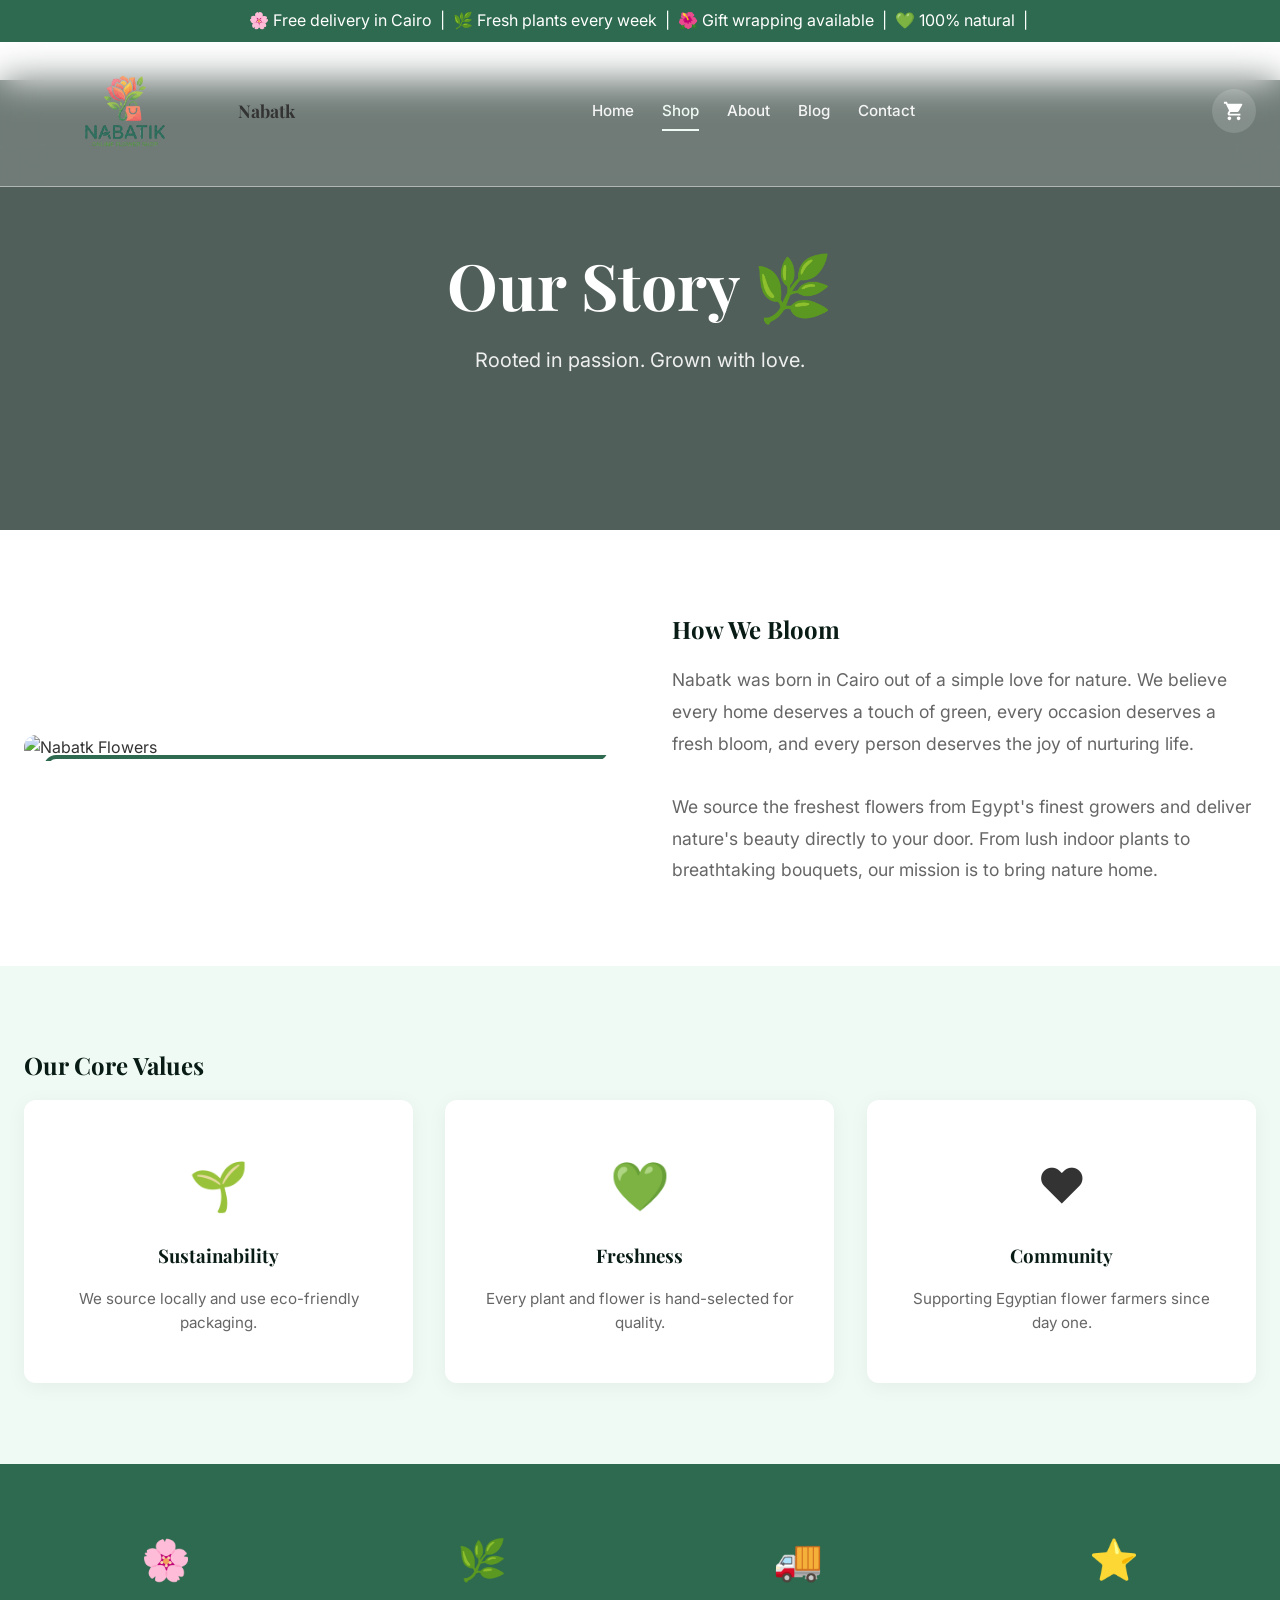
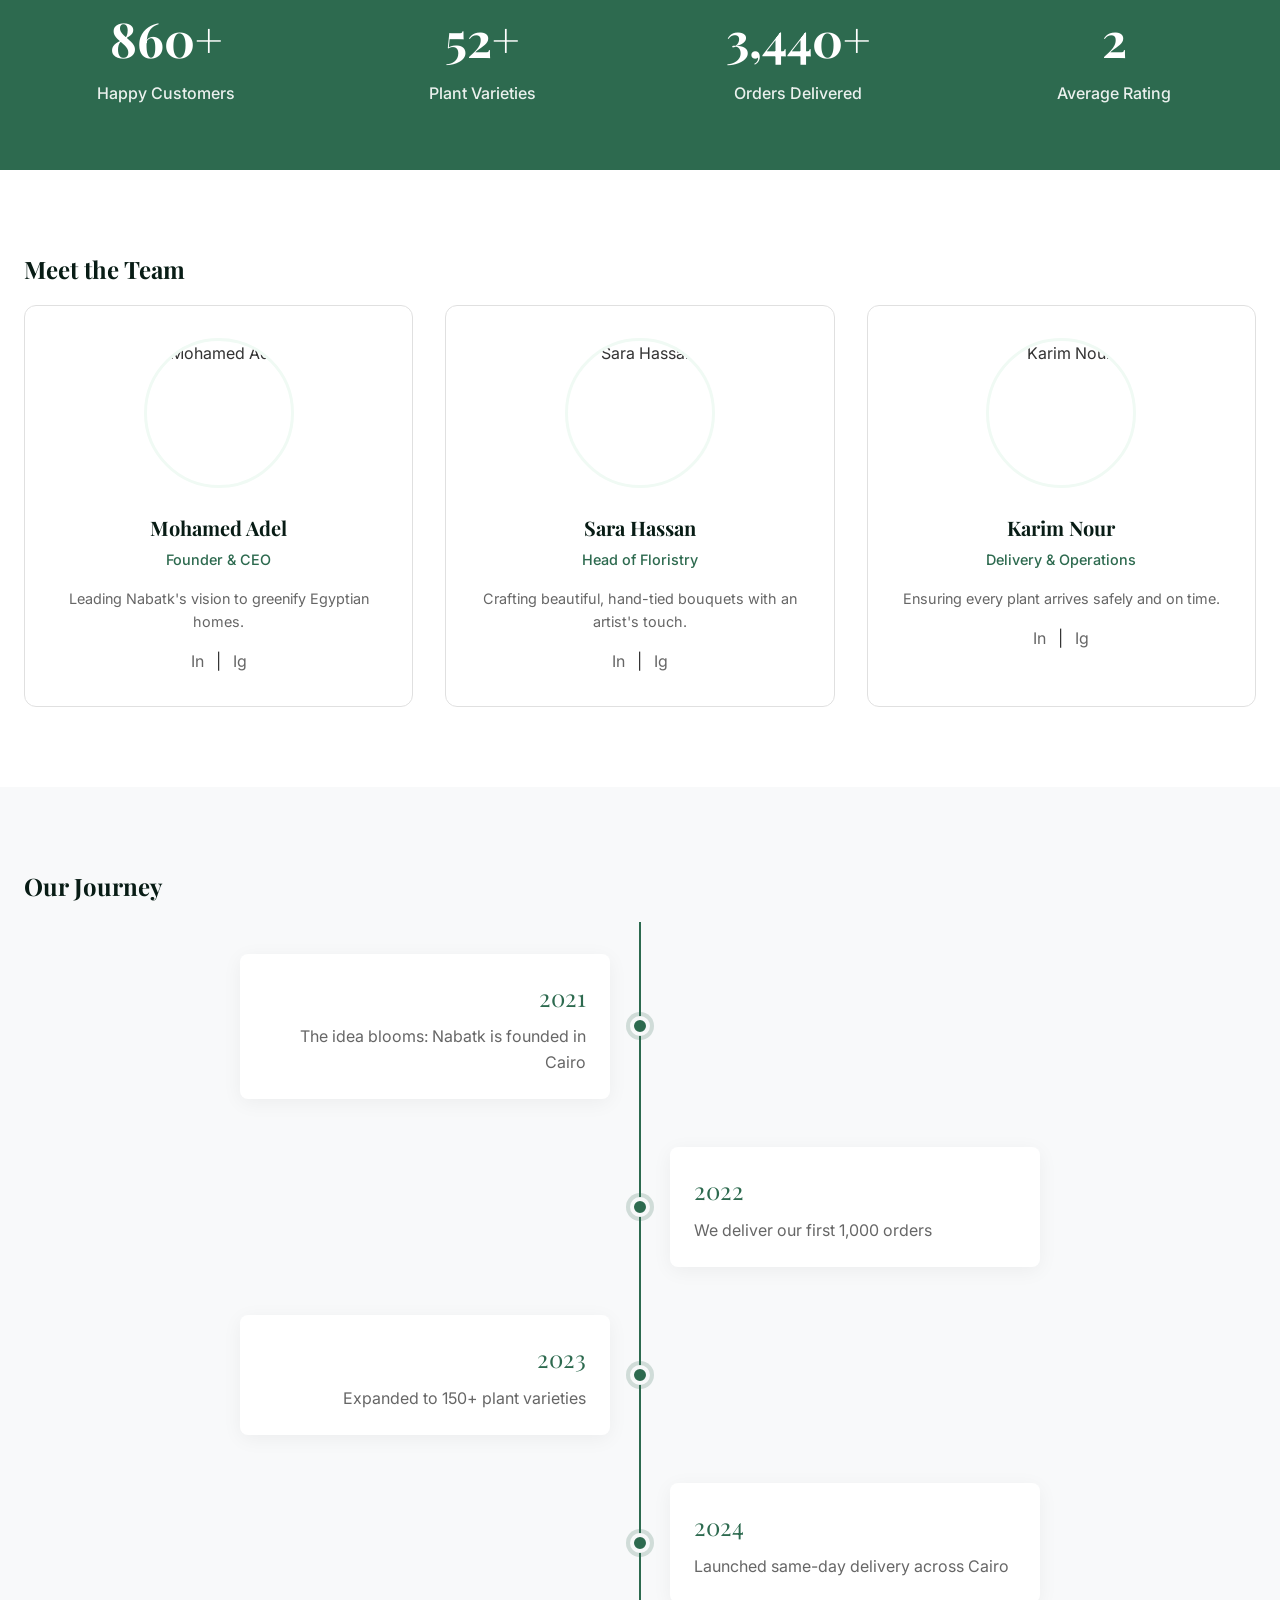
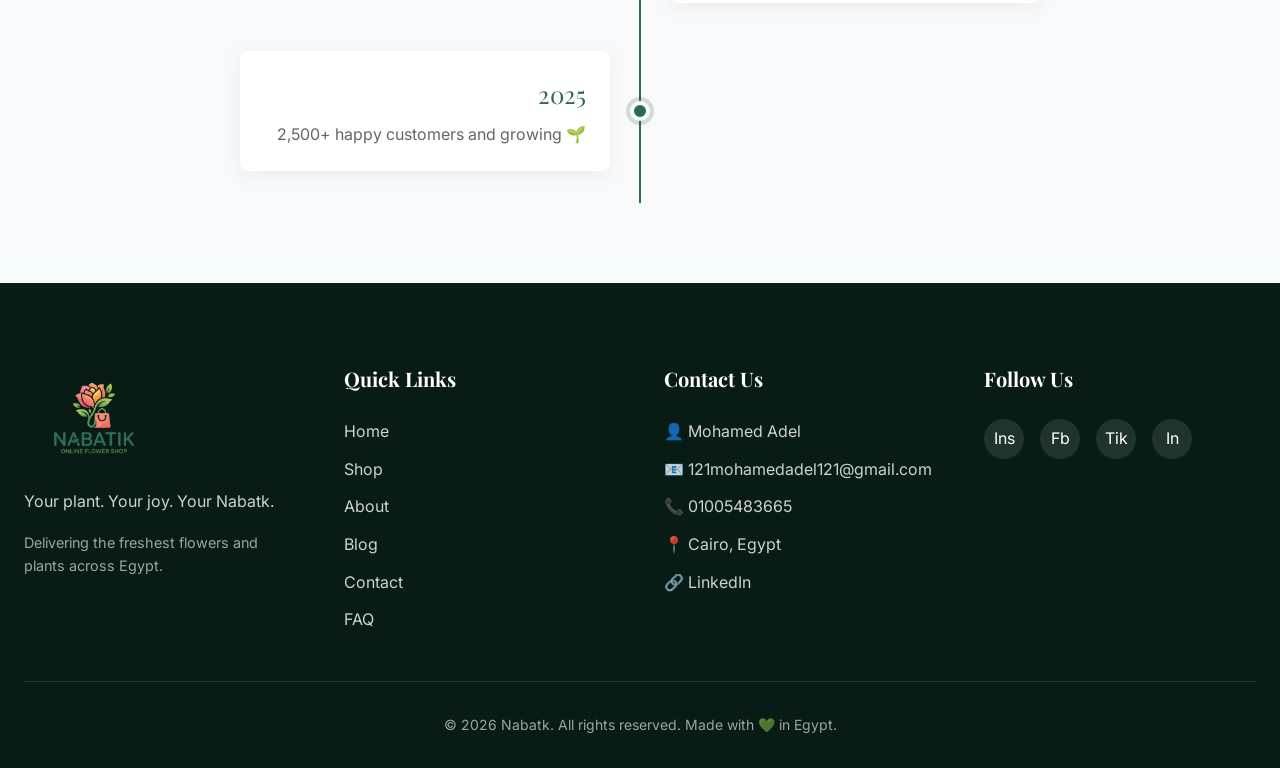
==== nabatk/about.html @ a3b4b9fa "Add files via upload" ====
<!DOCTYPE html>
<html lang="en">
<head>
  <meta charset="UTF-8">
  <meta name="viewport" content="width=device-width, initial-scale=1.0">
  <title>About Us | Nabatk</title>
  <link rel="stylesheet" href="css/style.css">
  <link rel="stylesheet" href="css/about.css">
</head>
<body>

  <!-- NAVBAR -->
  <div class="marquee-bar">
    <div class="marquee-content">
      🌸 Free delivery in Cairo &nbsp;|&nbsp; 🌿 Fresh plants every week &nbsp;|&nbsp; 🌺 Gift wrapping available &nbsp;|&nbsp; 💚 100% natural &nbsp;|&nbsp;
    </div>
    <div class="marquee-content">
      🌸 Free delivery in Cairo &nbsp;|&nbsp; 🌿 Fresh plants every week &nbsp;|&nbsp; 🌺 Gift wrapping available &nbsp;|&nbsp; 💚 100% natural &nbsp;|&nbsp;
    </div>
  </div>

  <nav class="navbar">
    <div class="container">
      <a href="index.html" class="navbar-logo">
        <img src="Logo/flowerStore_Logo-removebg-preview.png" alt="Nabatk Logo" class="brand-logo">
        <span class="navbar-brand-text">Nabatk</span>
      </a>
      
      <div class="navbar-links">
        <a href="index.html">Home</a>
        <a href="shop.html" class="active">Shop</a>
        <a href="about.html">About</a>
        <a href="blog.html">Blog</a>
        <a href="contact.html">Contact</a>
      </div>
      
      <div class="navbar-actions">
        <a href="cart.html" class="cart-icon">
          <svg viewBox="0 0 24 24"><path d="M7 18c-1.1 0-1.99.9-1.99 2S5.9 22 7 22s2-.9 2-2-.9-2-2-2zM1 2v2h2l3.6 7.59-1.35 2.45c-.16.28-.25.61-.25.96 0 1.1.9 2 2 2h12v-2H7.42c-.14 0-.25-.11-.25-.25l.03-.12.9-1.63h7.45c.75 0 1.41-.41 1.75-1.03l3.58-6.49A1.003 1.003 0 0 0 20 4H5.21l-.94-2H1zm16 16c-1.1 0-1.99.9-1.99 2s.89 2 1.99 2 2-.9 2-2-.9-2-2-2z"/></svg>
          <span class="cart-badge" style="display: none;">0</span>
        </a>
        <button class="hamburger">
          <span></span><span></span><span></span>
        </button>
      </div>
    </div>
  </nav>

  <!-- HERO SECTION -->
  <header class="about-hero">
    <div class="about-hero-content">
      <h1>Our Story 🌿</h1>
      <p style="font-size: 1.25rem; opacity: 0.9;">Rooted in passion. Grown with love.</p>
    </div>
  </header>

  <!-- OUR STORY -->
  <section class="section">
    <div class="container">
      <div class="story-row">
        <div class="story-img-col story-col">
          <div class="story-img-wrapper">
            <img src="https://source.unsplash.com/600x500/?flower,nature,egypt" alt="Nabatk Flowers">
          </div>
        </div>
        <div class="story-text-col fade-right">
          <h2>How We Bloom</h2>
          <p>
            Nabatk was born in Cairo out of a simple love for nature. We believe every home deserves a touch of green, every occasion deserves a fresh bloom, and every person deserves the joy of nurturing life. 
            <br><br>
            We source the freshest flowers from Egypt's finest growers and deliver nature's beauty directly to your door. From lush indoor plants to breathtaking bouquets, our mission is to bring nature home.
          </p>
        </div>
      </div>
    </div>
  </section>

  <!-- MISSION & VALUES -->
  <section class="section values-section">
    <div class="container">
      <div class="section-header fade-up">
        <h2>Our Core Values</h2>
      </div>
      <div class="values-grid">
        <div class="value-card" style="transition-delay: 0s;">
          <div class="value-icon">🌱</div>
          <h3>Sustainability</h3>
          <p style="color: var(--clr-text-muted); font-size: 0.95rem;">We source locally and use eco-friendly packaging.</p>
        </div>
        <div class="value-card" style="transition-delay: 0.2s;">
          <div class="value-icon">💚</div>
          <h3>Freshness</h3>
          <p style="color: var(--clr-text-muted); font-size: 0.95rem;">Every plant and flower is hand-selected for quality.</p>
        </div>
        <div class="value-card" style="transition-delay: 0.4s;">
          <div class="value-icon">❤️</div>
          <h3>Community</h3>
          <p style="color: var(--clr-text-muted); font-size: 0.95rem;">Supporting Egyptian flower farmers since day one.</p>
        </div>
      </div>
    </div>
  </section>

  <!-- STATS SECTION -->
  <section class="stats-section">
    <div class="container">
      <div class="stats-grid">
        <div>
          <div class="stat-icon">🌸</div>
          <div class="stat-number" data-target="2500" data-plus="true">0</div>
          <div class="stat-label">Happy Customers</div>
        </div>
        <div>
          <div class="stat-icon">🌿</div>
          <div class="stat-number" data-target="150" data-plus="true">0</div>
          <div class="stat-label">Plant Varieties</div>
        </div>
        <div>
          <div class="stat-icon">🚚</div>
          <div class="stat-number" data-target="10000" data-plus="true">0</div>
          <div class="stat-label">Orders Delivered</div>
        </div>
        <div>
          <div class="stat-icon">⭐</div>
          <div class="stat-number" data-target="4.9" data-float="true">0.0</div>
          <div class="stat-label">Average Rating</div>
        </div>
      </div>
    </div>
  </section>

  <!-- TEAM SECTION -->
  <section class="section">
    <div class="container">
      <div class="section-header fade-up">
        <h2>Meet the Team</h2>
      </div>
      <div class="team-grid">
        <div class="team-card fade-up">
          <img src="https://source.unsplash.com/200x200/?man,portrait" alt="Mohamed Adel" class="team-img">
          <h3 class="team-name">Mohamed Adel</h3>
          <div class="team-role">Founder & CEO</div>
          <p style="color: var(--clr-text-muted); font-size: 0.9rem; margin-bottom: 1rem;">Leading Nabatk's vision to greenify Egyptian homes.</p>
          <div class="team-social">
            <a href="#">In</a> | <a href="#">Ig</a>
          </div>
        </div>
        
        <div class="team-card fade-up" style="transition-delay: 0.1s;">
          <img src="https://source.unsplash.com/200x200/?woman,portrait" alt="Sara Hassan" class="team-img">
          <h3 class="team-name">Sara Hassan</h3>
          <div class="team-role">Head of Floristry</div>
          <p style="color: var(--clr-text-muted); font-size: 0.9rem; margin-bottom: 1rem;">Crafting beautiful, hand-tied bouquets with an artist's touch.</p>
          <div class="team-social">
            <a href="#">In</a> | <a href="#">Ig</a>
          </div>
        </div>
        
        <div class="team-card fade-up" style="transition-delay: 0.2s;">
          <img src="https://source.unsplash.com/200x200/?man,smiling" alt="Karim Nour" class="team-img">
          <h3 class="team-name">Karim Nour</h3>
          <div class="team-role">Delivery & Operations</div>
          <p style="color: var(--clr-text-muted); font-size: 0.9rem; margin-bottom: 1rem;">Ensuring every plant arrives safely and on time.</p>
          <div class="team-social">
            <a href="#">In</a> | <a href="#">Ig</a>
          </div>
        </div>
      </div>
    </div>
  </section>

  <!-- TIMELINE SECTION -->
  <section class="section timeline-section">
    <div class="container">
      <div class="section-header fade-up">
        <h2>Our Journey</h2>
      </div>
      
      <div class="timeline-container">
        
        <div class="timeline-item left">
          <div class="timeline-dot"></div>
          <div class="timeline-content">
            <div class="timeline-year">2021</div>
            <p style="color: var(--clr-text-muted);">The idea blooms: Nabatk is founded in Cairo</p>
          </div>
        </div>
        
        <div class="timeline-item right">
          <div class="timeline-dot"></div>
          <div class="timeline-content">
            <div class="timeline-year">2022</div>
            <p style="color: var(--clr-text-muted);">We deliver our first 1,000 orders</p>
          </div>
        </div>
        
        <div class="timeline-item left">
          <div class="timeline-dot"></div>
          <div class="timeline-content">
            <div class="timeline-year">2023</div>
            <p style="color: var(--clr-text-muted);">Expanded to 150+ plant varieties</p>
          </div>
        </div>
        
        <div class="timeline-item right">
          <div class="timeline-dot"></div>
          <div class="timeline-content">
            <div class="timeline-year">2024</div>
            <p style="color: var(--clr-text-muted);">Launched same-day delivery across Cairo</p>
          </div>
        </div>
        
        <div class="timeline-item left">
          <div class="timeline-dot"></div>
          <div class="timeline-content">
            <div class="timeline-year">2025</div>
            <p style="color: var(--clr-text-muted);">2,500+ happy customers and growing 🌱</p>
          </div>
        </div>
        
      </div>
    </div>
  </section>

  <!-- FOOTER -->
  <footer class="footer">
    <div class="container">
      <div class="footer-grid">
        <div class="footer-col">
          <div class="footer-logo">
            <img src="Logo/flowerStore_Logo-removebg-preview.png" alt="Nabatk Logo" class="footer-brand-logo">
          </div>
          <p style="color: rgba(255,255,255,0.8); margin-bottom: 1rem;">Your plant. Your joy. Your Nabatk.</p>
          <p style="color: rgba(255,255,255,0.6); font-size: 0.9rem;">Delivering the freshest flowers and plants across Egypt.</p>
        </div>
        
        <div class="footer-col">
          <h4>Quick Links</h4>
          <div class="footer-links">
            <a href="index.html">Home</a>
            <a href="shop.html">Shop</a>
            <a href="about.html">About</a>
            <a href="blog.html">Blog</a>
            <a href="contact.html">Contact</a>
            <a href="faq.html">FAQ</a>
          </div>
        </div>
        
        <div class="footer-col">
          <h4>Contact Us</h4>
          <div class="footer-links">
            <a href="#">👤 Mohamed Adel</a>
            <a href="mailto:121mohamedadel121@gmail.com">📧 121mohamedadel121@gmail.com</a>
            <a href="tel:01005483665">📞 01005483665</a>
            <a href="#">📍 Cairo, Egypt</a>
            <a href="https://www.linkedin.com/in/mohamed-adel-17b969253/" target="_blank">🔗 LinkedIn</a>
          </div>
        </div>
        
        <div class="footer-col">
          <h4>Follow Us</h4>
          <div class="social-icons">
            <a href="#">Ins</a>
            <a href="#">Fb</a>
            <a href="#">Tik</a>
            <a href="#">In</a>
          </div>
        </div>
      </div>
      <div class="footer-bottom">
        <p>© 2026 Nabatk. All rights reserved. Made with 💚 in Egypt.</p>
      </div>
    </div>
  </footer>

  <script src="js/script.js"></script>
  <script src="js/about.js"></script>
</body>
</html>
---- nabatk/css/style.css ----
@import url('https://fonts.googleapis.com/css2?family=Inter:wght@300;400;500;600&family=Playfair+Display:wght@400;500;600;700&display=swap');

:root {
  --clr-green-deep: #2D6A4F;
  --clr-green-dark: #1B4332;
  --clr-green-forest: #081C15;
  --clr-green-light: #F0FAF4;
  --clr-white: #FFFFFF;
  --clr-off-white: #F8F9FA;
  --clr-gold: #D4AF37;
  --clr-text-main: #333333;
  --clr-text-muted: #666666;
  --clr-border: #E0E0E0;
  
  --font-heading: 'Playfair Display', serif;
  --font-body: 'Inter', sans-serif;
  
  --transition-fast: 0.3s ease;
  --transition-slow: 0.5s ease;
  
  --shadow-soft: 0 4px 20px rgba(0, 0, 0, 0.05);
  --shadow-hover: 0 10px 30px rgba(45, 106, 79, 0.15);
}

* {
  margin: 0;
  padding: 0;
  box-sizing: border-box;
}

html {
  scroll-behavior: smooth;
  font-size: 16px;
}

body {
  font-family: var(--font-body);
  color: var(--clr-text-main);
  background-color: var(--clr-white);
  line-height: 1.6;
  overflow-x: hidden;
}

h1, h2, h3, h4, h5, h6 {
  font-family: var(--font-heading);
  color: var(--clr-green-forest);
  margin-bottom: 1rem;
}

a {
  text-decoration: none;
  color: inherit;
  transition: var(--transition-fast);
}

ul {
  list-style: none;
}

img {
  max-width: 100%;
  object-fit: cover;
  display: block;
}

.container {
  width: 100%;
  max-width: 1280px;
  margin: 0 auto;
  padding: 0 1.5rem;
}

.section {
  padding: 5rem 0;
}
.marquee-bar {
  background-color: var(--clr-green-deep);
  color: var(--clr-white);
  padding: 0.5rem 0;
  overflow: hidden;
  white-space: nowrap;
  position: fixed;
  top: 0;
  left: 0;
  width: 100%;
  z-index: 1001;
  display: flex; 
}

.marquee-content {
  flex-shrink: 0;
  min-width: 100%;
  display: flex;
  justify-content: space-around;
  animation: scrollMarquee 20s linear infinite; 
}
@keyframes scrollMarquee {
  0% {
    transform: translateX(0);
  }
  100% {
    transform: translateX(-100%);
  }
}
/* ==========================================================================
   BUTTONS
   ========================================================================== */
.btn {
  display: inline-flex;
  align-items: center;
  justify-content: center;
  padding: 0.75rem 2rem;
  font-family: var(--font-body);
  font-weight: 500;
  border-radius: 50px;
  cursor: pointer;
  transition: var(--transition-fast);
  border: 2px solid transparent;
  text-align: center;
}

.btn-primary {
  background-color: var(--clr-green-deep);
  color: var(--clr-white);
}

.btn-primary:hover {
  background-color: var(--clr-green-dark);
  transform: translateY(-2px);
  box-shadow: var(--shadow-hover);
}

.btn-outline {
  background-color: transparent;
  color: var(--clr-white);
  border-color: var(--clr-white);
}

.btn-outline:hover {
  background-color: var(--clr-white);
  color: var(--clr-green-deep);
}

.btn-green-outline {
  background-color: transparent;
  color: var(--clr-green-deep);
  border-color: var(--clr-green-deep);
}

.btn-green-outline:hover {
  background-color: var(--clr-green-deep);
  color: var(--clr-white);
}

/* ==========================================================================
   NAVBAR
   ========================================================================== */
.navbar {
  position: fixed;
  top: 36px;
  left: 0;
  width: 100%;
  z-index: 1000;
  transition: var(--transition-slow);
  padding: 1.25rem 0;
  background: rgba(255, 255, 255, 0.18);
  backdrop-filter: blur(18px);
  border-bottom: 1px solid rgba(255, 255, 255, 0.45);
}

.navbar.scrolled {
  padding: 1rem 0;
  background-color: rgba(255, 255, 255, 0.96);
  backdrop-filter: blur(16px);
  box-shadow: 0 16px 45px rgba(0, 0, 0, 0.08);
  border-bottom: 1px solid rgba(0, 0, 0, 0.08);
}
.navbar.scrolled .navbar-logo,
.navbar.scrolled .navbar-links a,
.navbar.scrolled .cart-icon {
  color: var(--clr-green-forest);
}

.navbar.scrolled .navbar-links a:hover,
.navbar.scrolled .navbar-links a.active {
  color: var(--clr-green-deep);
}

.navbar .container {
  display: flex;
  justify-content: space-between;
  align-items: center;
}

.navbar-logo {
  display: flex;
  align-items: center;
  gap: 0.75rem;
  color: var(--clr-white);
  font-family: var(--font-heading);
  font-size: 1.1rem;
  font-weight: 700;
  text-decoration: none;
}

.navbar-logo svg {
  width: 48px;
  height: auto;
}

.navbar-logo img {
  width: auto;
  height: 110px;
}

.navbar-links {
  display: flex;
  gap: 1.75rem;
}

.navbar-links a {
  position: relative;
  color: var(--clr-white);
  font-family: var(--font-body);
  font-size: 0.95rem;
  font-weight: 500;
  text-decoration: none;
  opacity: 0.92;
  padding: 0.25rem 0;
  transition: color var(--transition-fast), opacity var(--transition-fast);
}

.navbar-links a::after {
  content: '';
  position: absolute;
  bottom: -4px;
  left: 0;
  width: 0;
  height: 2px;
  background-color: var(--clr-green-light);
  transition: width var(--transition-fast);
}

.navbar-links a:hover,
.navbar-links a.active {
  color: var(--clr-green-light);
  opacity: 1;
}

.navbar-links a:hover::after,
.navbar-links a.active::after {
  width: 100%;
}

.navbar-actions {
  display: flex;
  align-items: center;
  gap: 1rem;
}

.cart-icon {
  position: relative;
  display: inline-flex;
  align-items: center;
  justify-content: center;
  width: 44px;
  height: 44px;
  border-radius: 999px;
  background-color: rgba(255,255,255,0.14);
  color: var(--clr-white);
  transition: var(--transition-fast);
}

.cart-icon:hover {
  background-color: rgba(255,255,255,0.22);
  color: var(--clr-green-light);
}

.cart-icon svg {
  width: 22px;
  height: 22px;
  stroke-width: 2;
  fill: currentColor;
}

.navbar.scrolled .cart-icon {
  background-color: rgba(255,255,255,0.9);
  color: var(--clr-green-forest);
}

.navbar.scrolled .cart-icon:hover {
  color: var(--clr-green-deep);
}

.cart-badge {
  position: absolute;
  top: -6px;
  right: -8px;
  background-color: #E63946; 
  color: var(--clr-white);
  font-size: 0.75rem;
  font-family: var(--font-body);
  font-weight: 600;
  width: 20px;
  height: 20px;
  border-radius: 50%;
  display: flex;
  align-items: center;
  justify-content: center;
  box-shadow: 0 2px 4px rgba(0,0,0,0.2);
}

.hamburger {
  display: none;
  cursor: pointer;
  background: none;
  border: none;
}

.hamburger span {
  display: block;
  width: 25px;
  height: 3px;
  background-color: var(--clr-green-forest);
  margin: 5px 0;
  transition: var(--transition-fast);
}
.brand-logo {
  height: 110px;
  width: auto;
  object-fit: contain;
}

.navbar-logo {
  display: flex;
  align-items: center;
  gap: 0.75rem;
  color: inherit;
  font-family: var(--font-heading);
  font-size: 1.1rem;
  font-weight: 700;
  text-decoration: none;
}
/* ==========================================================================
   FOOTER
   ========================================================================== */
.footer {
  background-color: var(--clr-green-forest);
  color: var(--clr-white);
  padding: 5rem 0 2rem;
}

.footer-grid {
  display: grid;
  grid-template-columns: repeat(4, 1fr);
  gap: 3rem;
  margin-bottom: 3rem;
}

.footer-col h4 {
  color: var(--clr-white);
  font-size: 1.25rem;
  margin-bottom: 1.5rem;
}

.footer-logo {
  display: flex;
  align-items: center;
  gap: 0.5rem;
  font-family: var(--font-heading);
  font-size: 1.5rem;
  font-weight: 700;
  color: var(--clr-white);
  margin-bottom: 1rem;
}

.footer-logo svg {
  width: 32px;
  height: 32px;
  fill: var(--clr-white);
}

.footer-logo img {
  max-width: 140px;
  height: 110px;
  width: auto;
}

.footer-links {
  display: flex;
  flex-direction: column;
  gap: 0.75rem;
}

.footer-links a {
  color: rgba(255, 255, 255, 0.8);
}

.footer-links a:hover {
  color: var(--clr-white);
  padding-left: 5px;
}

.social-icons {
  display: flex;
  gap: 1rem;
  margin-top: 1rem;
}

.social-icons a {
  display: flex;
  align-items: center;
  justify-content: center;
  width: 40px;
  height: 40px;
  border-radius: 50%;
  background-color: rgba(255, 255, 255, 0.1);
  color: var(--clr-white);
}

.social-icons a:hover {
  background-color: var(--clr-green-deep);
  transform: translateY(-3px);
}

.footer-bottom {
  text-align: center;
  padding-top: 2rem;
  border-top: 1px solid rgba(255, 255, 255, 0.1);
  font-size: 0.875rem;
  color: rgba(255, 255, 255, 0.6);
}

/* ==========================================================================
   ANIMATIONS
   ========================================================================== */
.fade-up {
  opacity: 0;
  transform: translateY(30px);
  transition: opacity 0.8s ease, transform 0.8s ease;
}

.fade-up.visible {
  opacity: 1;
  transform: translateY(0);
}

@keyframes float {
  0% { transform: translateY(0px) rotate(0deg); }
  50% { transform: translateY(-20px) rotate(10deg); }
  100% { transform: translateY(0px) rotate(0deg); }
}

@keyframes bounce {
  0%, 20%, 50%, 80%, 100% { transform: translateY(0); }
  40% { transform: translateY(-20px); }
  60% { transform: translateY(-10px); }
}

@keyframes spin {
  from { transform: rotate(0deg); }
  to { transform: rotate(360deg); }
}

/* ==========================================================================
   RESPONSIVE
   ========================================================================== */
@media (max-width: 1024px) {
  .footer-grid {
    grid-template-columns: repeat(2, 1fr);
  }
}

@media (max-width: 768px) {
  .navbar-links {
    position: fixed;
    top: 0;
    right: -100%;
    width: 250px;
    height: 100vh;
    background-color: var(--clr-white);
    flex-direction: column;
    padding: 6rem 2rem;
    box-shadow: -5px 0 15px rgba(0,0,0,0.1);
    transition: right 0.3s ease;
    display: flex;
    gap: 2rem;
  }
  
  .navbar-links.active {
    right: 0;
  }
  
  .hamburger {
    display: block;
    z-index: 1001;
  }
  
  .hamburger.active span:nth-child(1) {
    transform: rotate(45deg) translate(5px, 6px);
  }
  
  .hamburger.active span:nth-child(2) {
    opacity: 0;
  }
  
  .hamburger.active span:nth-child(3) {
    transform: rotate(-45deg) translate(5px, -6px);
  }

  .footer-grid {
    grid-template-columns: 1fr;
  }
}
---- nabatk/css/about.css ----
/* ==========================================================================
   ABOUT HERO
   ========================================================================== */
.about-hero {
  height: 50vh;
  position: relative;
  display: flex;
  align-items: center;
  justify-content: center;
  background-image: url('https://source.unsplash.com/1600x700/?greenhouse,plants,green');
  background-size: cover;
  background-position: center;
  background-attachment: fixed; /* Parallax effect */
  margin-top: 80px;
}

.about-hero::before {
  content: '';
  position: absolute;
  top: 0; left: 0; width: 100%; height: 100%;
  background: rgba(8, 28, 21, 0.7);
}

.about-hero-content {
  position: relative;
  z-index: 10;
  text-align: center;
  color: var(--clr-white);
  animation: fadeIn 1s ease both;
}

.about-hero h1 {
  color: var(--clr-white);
  font-size: 4rem;
  margin-bottom: 0.5rem;
}

/* ==========================================================================
   OUR STORY
   ========================================================================== */
.story-row {
  display: flex;
  align-items: center;
  gap: 4rem;
}

.story-img-col {
  width: 50%;
  position: relative;
}

.story-img-wrapper {
  position: relative;
  border-radius: 12px;
  overflow: hidden;
}

.story-img-wrapper::after {
  content: '';
  position: absolute;
  top: 20px; left: 20px; right: -20px; bottom: -20px;
  border: 4px solid var(--clr-green-deep);
  border-radius: 12px;
  z-index: -1;
  transition: transform 0.5s ease;
}

.story-col.visible .story-img-wrapper::after {
  animation: frameGrow 1s ease both;
}

@keyframes frameGrow {
  0% { transform: translate(-20px, -20px); opacity: 0; }
  100% { transform: translate(0, 0); opacity: 1; }
}

.story-text-col {
  width: 50%;
}

.fade-right {
  opacity: 0;
  transform: translateX(40px);
  transition: all 0.8s ease;
}

.fade-right.visible {
  opacity: 1;
  transform: translateX(0);
}

.story-text-col p {
  font-size: 1.1rem;
  line-height: 1.8;
  color: var(--clr-text-muted);
}

/* ==========================================================================
   MISSION & VALUES
   ========================================================================== */
.values-section {
  background-color: var(--clr-green-light);
}

.values-grid {
  display: grid;
  grid-template-columns: repeat(3, 1fr);
  gap: 2rem;
}

.value-card {
  background: var(--clr-white);
  padding: 3rem 2rem;
  border-radius: 12px;
  text-align: center;
  box-shadow: var(--shadow-soft);
  opacity: 0;
  transform: perspective(400px) rotateY(90deg);
  transition: transform 0.8s ease, opacity 0.8s ease;
}

.value-card.visible {
  opacity: 1;
  transform: perspective(400px) rotateY(0deg);
}

.value-icon {
  font-size: 3rem;
  margin-bottom: 1rem;
}

/* ==========================================================================
   STATS
   ========================================================================== */
.stats-section {
  background-color: var(--clr-green-deep);
  color: var(--clr-white);
  padding: 4rem 0;
}

.stats-grid {
  display: grid;
  grid-template-columns: repeat(4, 1fr);
  gap: 2rem;
  text-align: center;
}

.stat-icon {
  font-size: 2.5rem;
  margin-bottom: 0.5rem;
}

.stat-number {
  font-size: 3rem;
  font-family: var(--font-heading);
  font-weight: 700;
  margin-bottom: 0.25rem;
}

.stat-label {
  font-weight: 500;
  opacity: 0.9;
}

/* ==========================================================================
   TEAM
   ========================================================================== */
.team-grid {
  display: grid;
  grid-template-columns: repeat(3, 1fr);
  gap: 2rem;
}

.team-card {
  background: var(--clr-white);
  border-radius: 12px;
  padding: 2rem;
  text-align: center;
  border: 1px solid var(--clr-border);
  transition: var(--transition-fast);
}

.team-card:hover {
  transform: translateY(-10px);
  box-shadow: 0 15px 30px rgba(45, 106, 79, 0.15);
  border-color: rgba(45, 106, 79, 0.3);
}

.team-img {
  width: 150px;
  height: 150px;
  border-radius: 50%;
  margin: 0 auto 1.5rem;
  overflow: hidden;
  border: 3px solid var(--clr-green-light);
}

.team-name {
  font-size: 1.25rem;
  color: var(--clr-green-forest);
  margin-bottom: 0.25rem;
}

.team-role {
  color: var(--clr-green-deep);
  font-weight: 500;
  font-size: 0.9rem;
  margin-bottom: 1rem;
}

.team-social {
  display: flex;
  justify-content: center;
  gap: 0.75rem;
}

.team-social a {
  color: var(--clr-text-muted);
}

.team-social a:hover {
  color: var(--clr-green-deep);
}

/* ==========================================================================
   TIMELINE
   ========================================================================== */
.timeline-section {
  background-color: var(--clr-off-white);
}

.timeline-container {
  max-width: 800px;
  margin: 0 auto;
  position: relative;
  padding: 2rem 0;
}

.timeline-container::before {
  content: '';
  position: absolute;
  top: 0; left: 50%;
  transform: translateX(-50%);
  width: 2px;
  height: 100%;
  background-color: var(--clr-green-deep);
}

.timeline-item {
  position: relative;
  margin-bottom: 3rem;
  width: 100%;
  display: flex;
  justify-content: space-between;
  align-items: center;
}

.timeline-item:last-child {
  margin-bottom: 0;
}

.timeline-content {
  width: calc(50% - 30px);
  background: var(--clr-white);
  padding: 1.5rem;
  border-radius: 8px;
  box-shadow: var(--shadow-soft);
  position: relative;
}

.timeline-item.left .timeline-content {
  text-align: right;
}

.timeline-item.right {
  flex-direction: row-reverse;
}

.timeline-dot {
  position: absolute;
  left: 50%;
  transform: translateX(-50%);
  width: 20px;
  height: 20px;
  background-color: var(--clr-green-deep);
  border: 4px solid var(--clr-off-white);
  border-radius: 50%;
  z-index: 2;
  box-shadow: 0 0 0 4px rgba(45, 106, 79, 0.2);
  animation: pulse 2s infinite;
}

@keyframes pulse {
  0% { box-shadow: 0 0 0 0 rgba(45, 106, 79, 0.4); }
  70% { box-shadow: 0 0 0 10px rgba(45, 106, 79, 0); }
  100% { box-shadow: 0 0 0 0 rgba(45, 106, 79, 0); }
}

.timeline-year {
  font-family: var(--font-heading);
  font-size: 1.5rem;
  color: var(--clr-green-deep);
  margin-bottom: 0.5rem;
}

.timeline-item.left .timeline-content {
  animation: slideInLeft 0.8s ease backwards;
}

.timeline-item.right .timeline-content {
  animation: slideInRight 0.8s ease backwards;
}

.timeline-item.visible .timeline-content {
  animation-play-state: running;
}
.timeline-item .timeline-content {
  animation-play-state: paused;
}

@keyframes slideInLeft {
  from { opacity: 0; transform: translateX(-50px); }
  to { opacity: 1; transform: translateX(0); }
}

@keyframes slideInRight {
  from { opacity: 0; transform: translateX(50px); }
  to { opacity: 1; transform: translateX(0); }
}

/* ==========================================================================
   RESPONSIVE
   ========================================================================== */
@media (max-width: 900px) {
  .story-row { flex-direction: column; }
  .story-img-col, .story-text-col { width: 100%; }
  
  .timeline-container::before { left: 20px; }
  .timeline-item { flex-direction: column; align-items: flex-start; padding-left: 50px; }
  .timeline-item.right { flex-direction: column; }
  .timeline-content { width: 100%; text-align: left !important; }
  .timeline-dot { left: 20px; }
  
  .values-grid, .team-grid { grid-template-columns: 1fr; }
  .stats-grid { grid-template-columns: repeat(2, 1fr); gap: 2rem; }
}
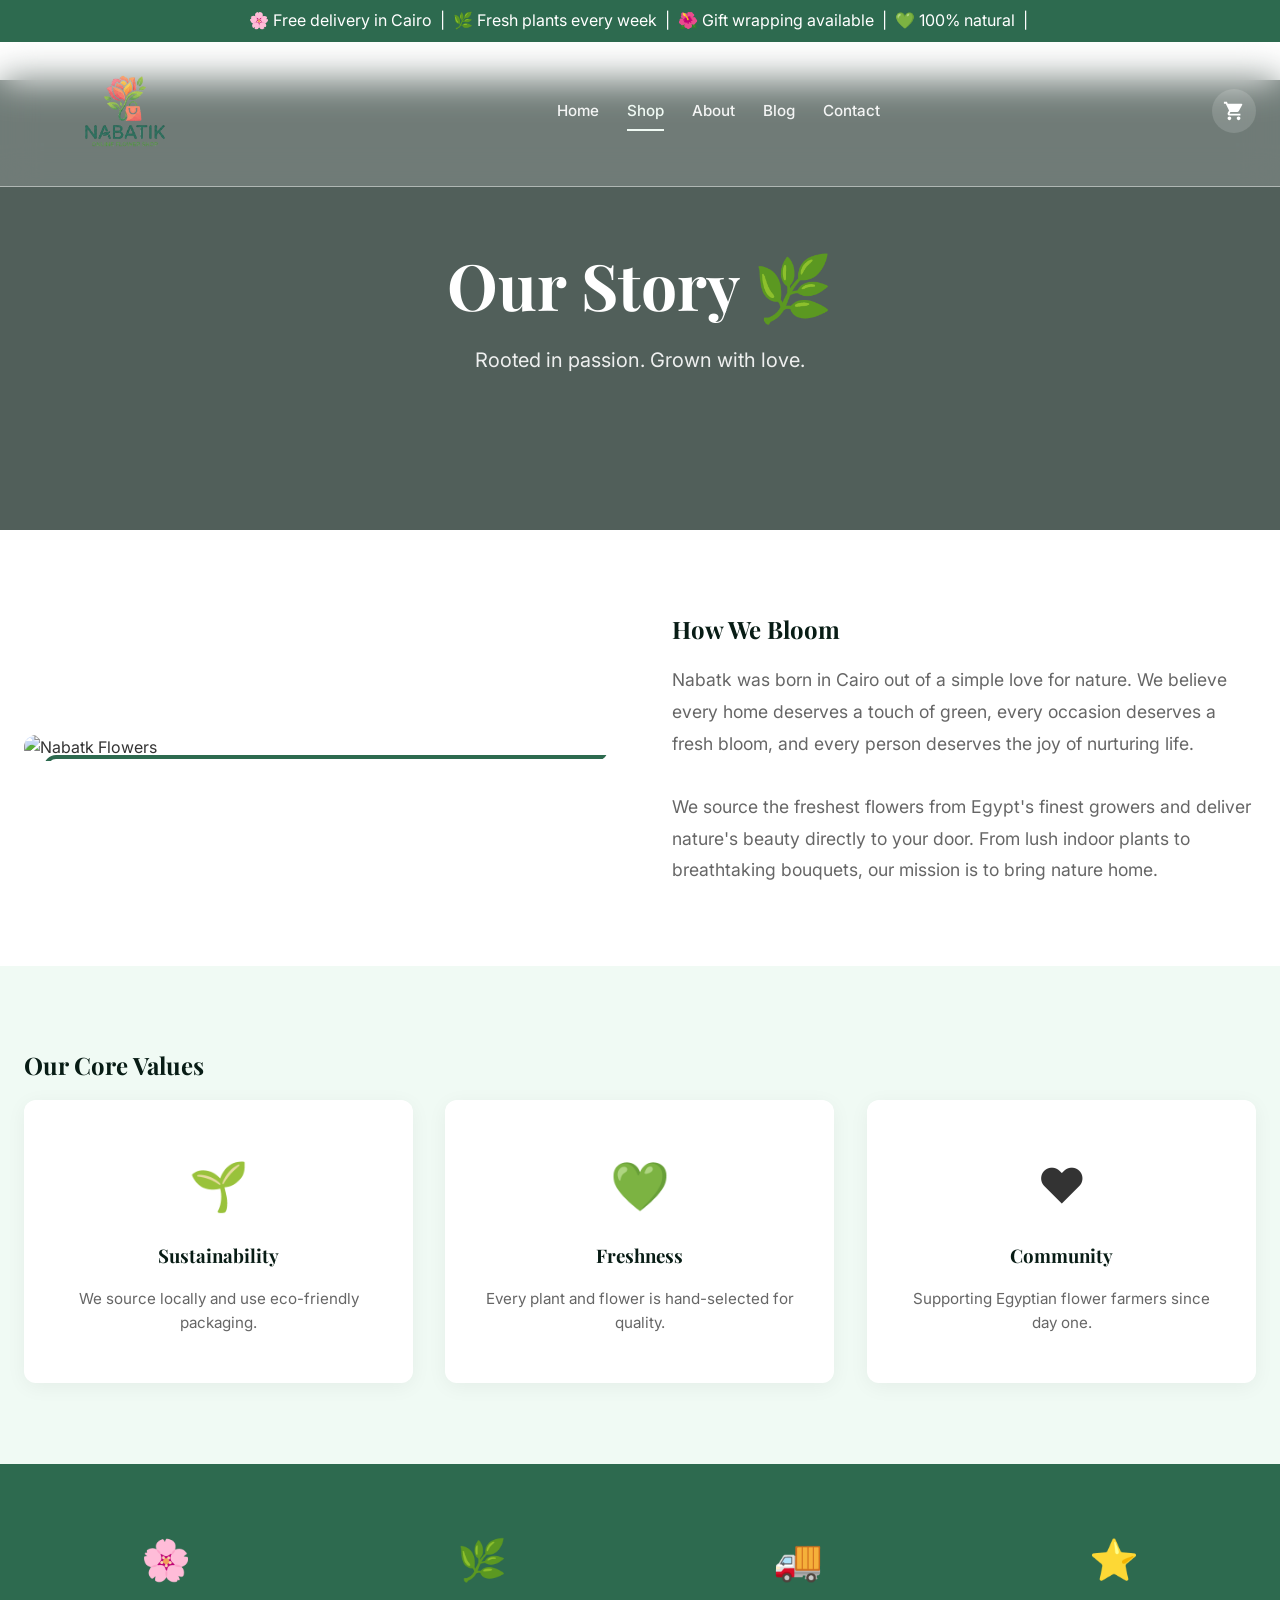
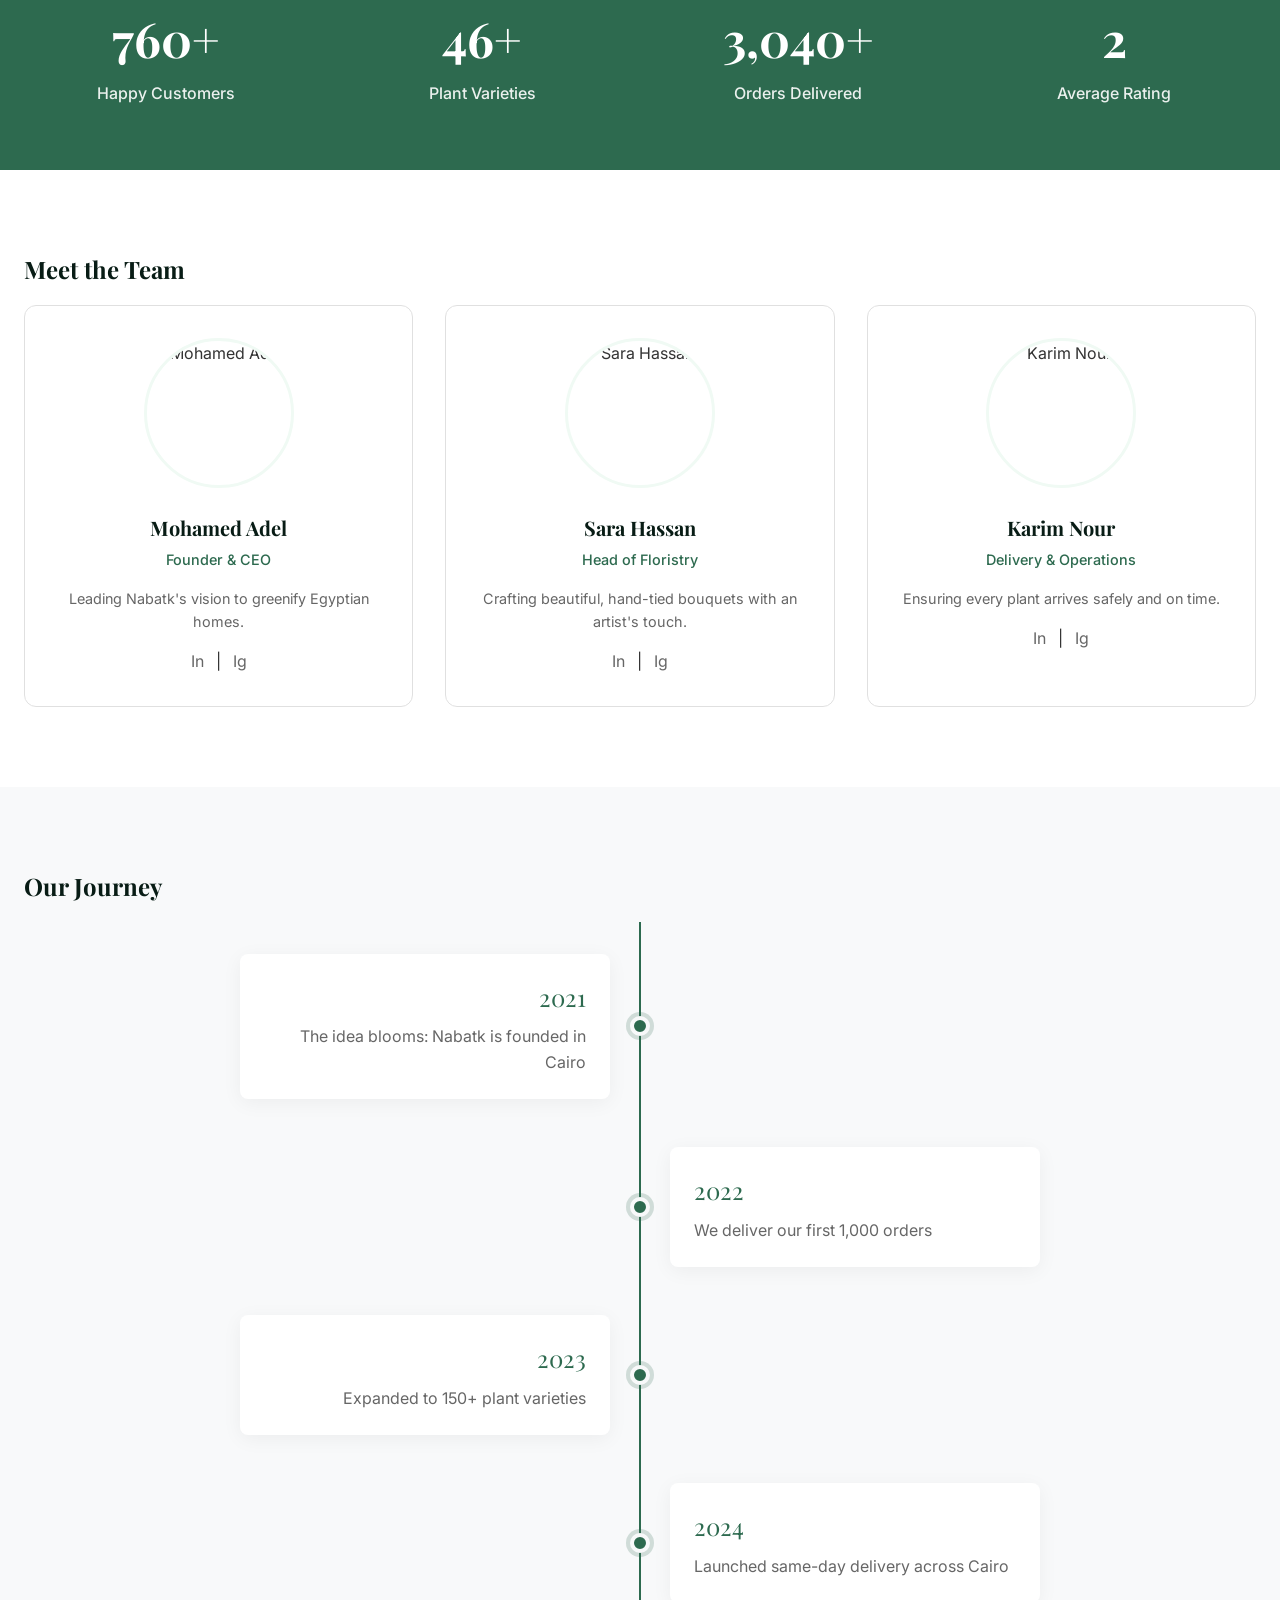
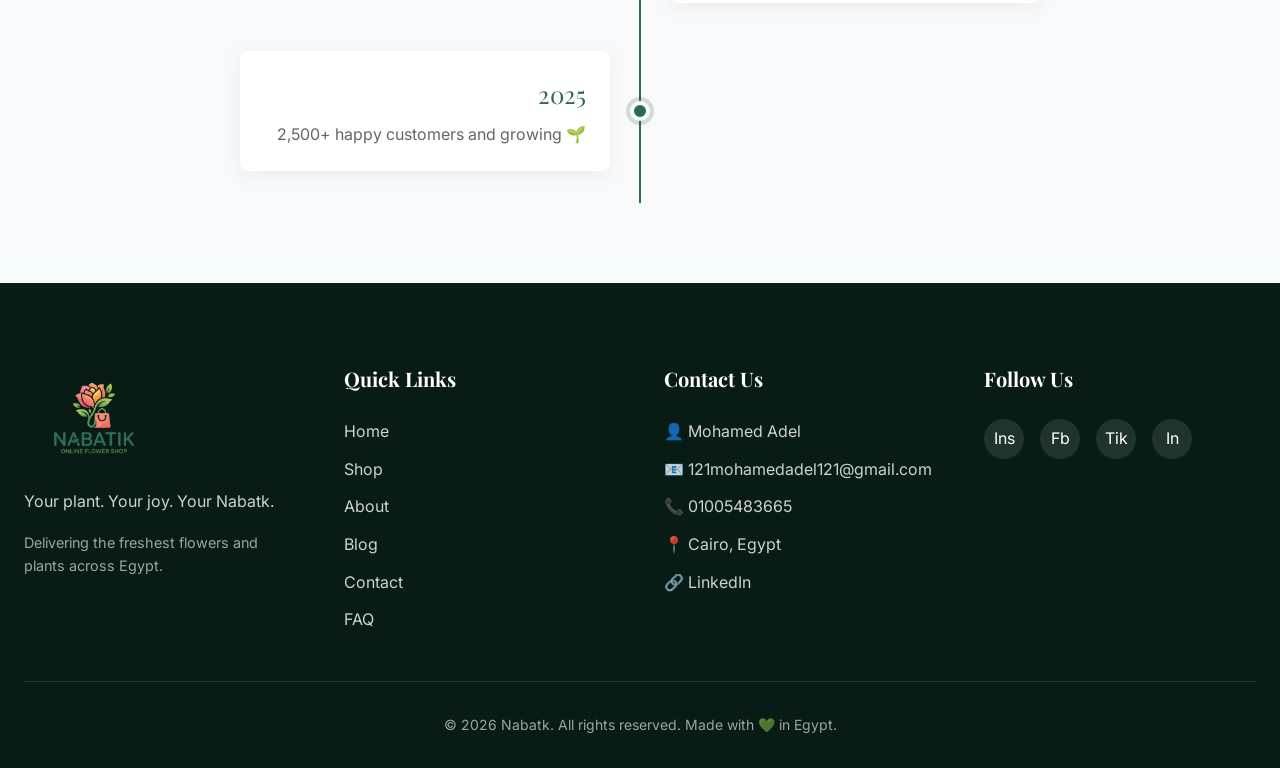
==== commit f0aa4539: "Remove brand text from navbar" ====
--- a/nabatk/about.html
+++ b/nabatk/about.html
@@ -23,7 +23,6 @@
     <div class="container">
       <a href="index.html" class="navbar-logo">
         <img src="Logo/flowerStore_Logo-removebg-preview.png" alt="Nabatk Logo" class="brand-logo">
-        <span class="navbar-brand-text">Nabatk</span>
       </a>
       
       <div class="navbar-links">
